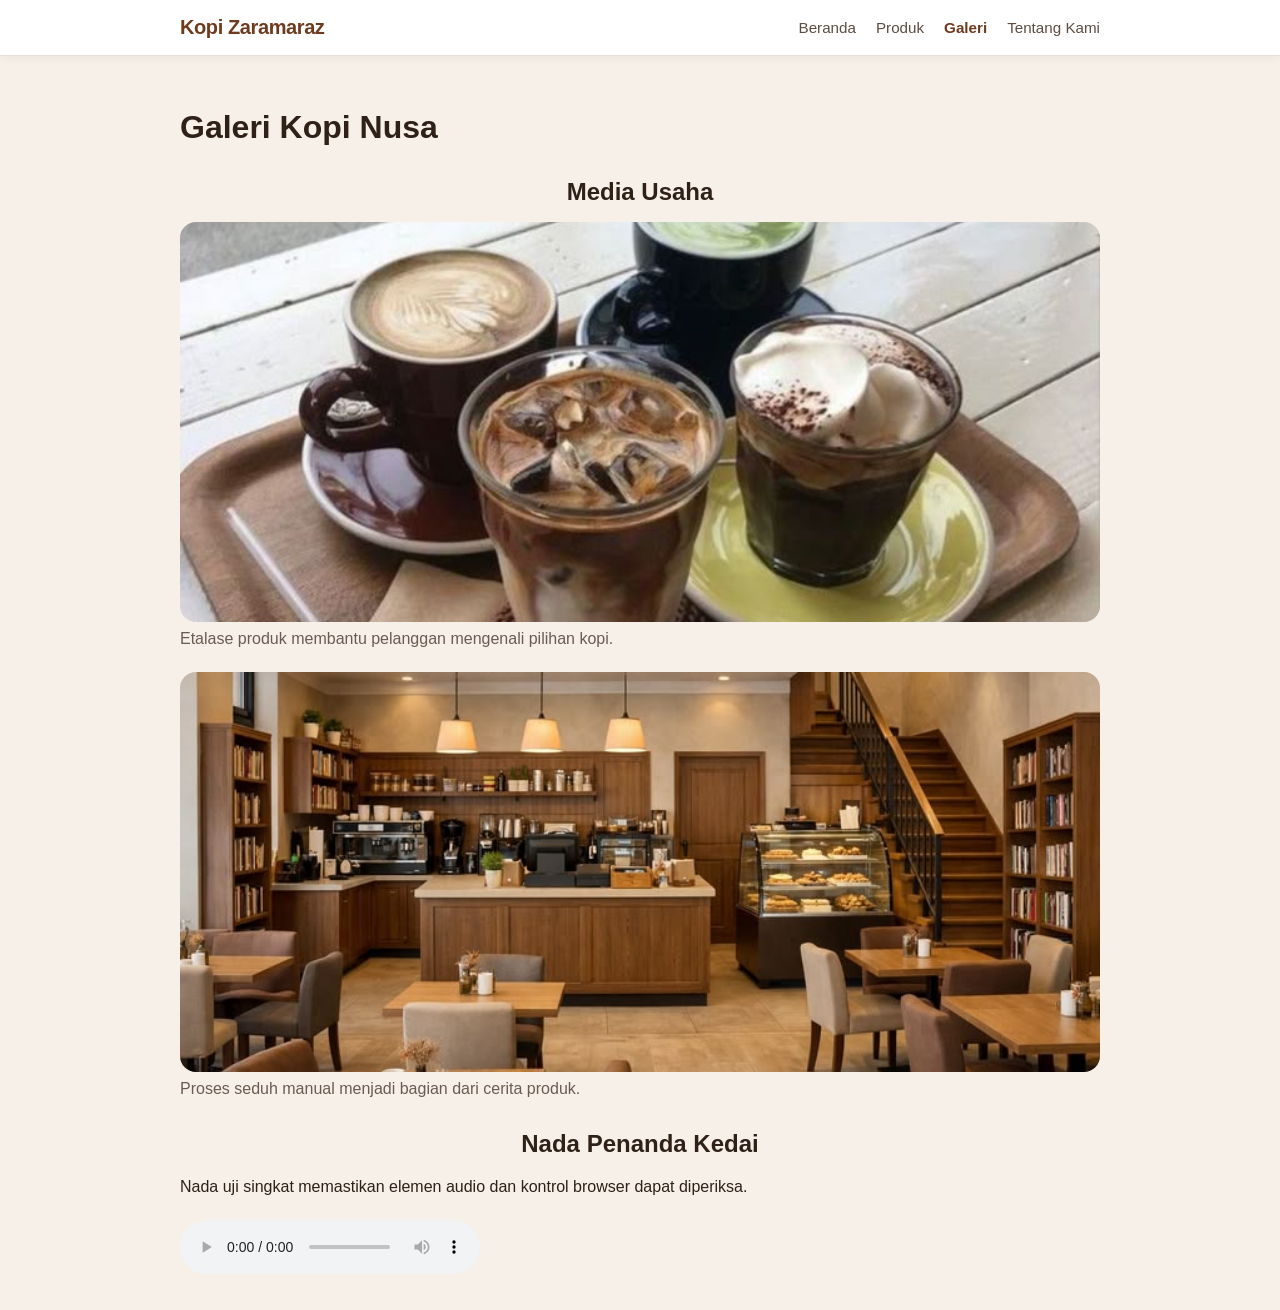
==== galeri.html @ c7ddec6a "feat: tambahan 2 nav & 2 halaman" ====
<!doctype html>
<html lang="id">
    <head>
        <meta charset="utf-8" />
        <meta name="viewport" content="width=device-width, initial-scale=1" />
        <title>Kopi Zaramaraz</title>
        <link rel="stylesheet" href="css/style.css" />
    </head>
    <body>
        <header class="navbar-header">
            <div class="navbar-container">
                <a href="#" class="brand-logo">Kopi Zaramaraz</a>
                <nav class="navbar">
                    <ul class="nav-links">
                        <li><a href="index.html">Beranda</a></li>
                        <li><a href="produk.html">Produk</a></li>
                        <li><a href="#" class="active">Galeri</a></li>
                        <li><a href="tentang.html">Tentang Kami</a></li>
                    </ul>
                </nav>
            </div>
        </header>
    </body>
    <main id="konten" class="page">
        <h1>Galeri Kopi Nusa</h1>
        <section aria-labelledby="media-title">
            <h2 id="media-title">Media Usaha</h2>
            <div class="gallery-list">
                <figure class="media-card">
                    <img src="assets/images/kopi-zaramaraz.jpg" alt="Etalase Kopi Nusa berisi kemasan kopi lokal" />
                    <figcaption>Etalase produk membantu pelanggan mengenali pilihan kopi.</figcaption>
                </figure>
                <figure class="media-card">
                    <img src="assets/images/suasana-caffe3.jpg" alt="Caffe kami mengkonsep open kitchen" />
                    <figcaption>Proses seduh manual menjadi bagian dari cerita produk.</figcaption>
                </figure>
            </div>
        </section>
        <section aria-labelledby="audio-title">
            <h2 id="audio-title">Nada Penanda Kedai</h2>
            <p id="audio-note">Nada uji singkat memastikan elemen audio dan kontrol browser dapat diperiksa.</p>
                <audio controls aria-describedby="audio-note" src="assets/audios/musik1.mp3">
                    Browser Anda tidak mendukung pemutar audio.
                </audio>
        </section>
    </main>
---- css/style.css ----
/* ==========================================================================
   1. BASE & RESET STYLES
   ========================================================================== */
body {
    margin: 0;
    color: #2f2118;
    background: #f6f0e8;
    font-family: Arial, sans-serif;
}

/* ==========================================================================
   2. LAYOUT & NAVIGATION
   ========================================================================== */
.navbar-header {
    background: #ffffff;
    border-bottom: 1px solid #e8dfd8;
    position: sticky;
    top: 0;
    z-index: 100;
    box-shadow: 0 2px 10px rgba(47, 33, 24, 0.05);
}

.navbar-container {
    max-width: 920px;
    margin: 0 auto;
    padding: 16px 20px;
    display: flex;
    justify-content: space-between;
    align-items: center;
}

.brand-logo {
    font-size: 1.25rem;
    font-weight: 700;
    color: #6f3b1f;
    text-decoration: none;
    letter-spacing: -0.02em;
}

.navbar .nav-links {
    list-style: none;
    margin: 0;
    padding: 0;
    display: flex;
    gap: 20px;
}

.navbar .nav-links a {
    text-decoration: none;
    color: #5d4d42;
    font-weight: 500;
    font-size: 0.95rem;
    transition: color 0.2s ease;
}

.navbar .nav-links a:hover,
.navbar .nav-links a.active {
    color: #6f3b1f;
    font-weight: 700;
}

.page {
    max-width: 920px;
    margin: 0 auto;
    padding: 32px 20px;
}

h4 {
    text-align: center;
    font-size: 25px;
}

.page p {
    line-height: 1.6;
    margin-bottom: 20px;
    max-width: 1390px;
    text-align: justify;
}

/* ==========================================================================
   3. HERO SECTION
   ========================================================================== */
.hero {
    padding: 36px;
    color: white;
    background: #6f3b1f;
    border-radius: 24px;
}

.eyebrow {
    margin: 0 0 8px;
    letter-spacing: 0.14em;
    text-transform: uppercase;
}

.product {
    padding-left: 1.2rem;
}

button {
    padding: 12px 18px;
    color: #2f2118;
    font-weight: 700;
    cursor: pointer;
    background: #ffd166;
    border: 0;
    border-radius: 999px;
}

/* ==========================================================================
   4. PRODUK & KARTU (PRODUCT CARD & MENU CARD)
   ========================================================================== */
.products {
    display: grid;
    grid-template-columns: repeat(auto-fit, minmax(220px, 1fr));
    gap: 16px;
    margin-top: 18px;
}

.product-card {
    display: flex;
    align-items: center;
    justify-content: space-between;
    max-width: 960px;
    background: white;
    padding: 16px 26px;
    border: 1px solid #ead8c3;
    border-radius: 20px;
    margin: 0 auto 20px auto;
    box-shadow: 0 10px 30px rgb(47 33 24 / 10%);
}

.product-info {
    flex: 1;
    padding-right: 20px;
}

.product-img {
    width: 130px;
    height: 130px;
    object-fit: cover;
    border-radius: 16px;
    flex-shrink: 0;
    margin: 0;
}

.menu-card {
    display: flex;
    align-items: center;
    background: white;
    padding: 30px;
    border-radius: 20px;
    margin-bottom: 25px;
}

.menu-text {
    flex: 1;
    max-width: 60%;
}

.menu-text h3 {
    font-size: 1.5rem;
    margin: 0 0 10px 0;
}

.menu-text p {
    font-size: 1.1rem;
    color: #555;
    margin: 0 0 15px 0;
}

.menu-text p.price {
    font-weight: bold;
    font-size: 1.2rem;
    color: black;
}

.menu-image {
    margin-left: auto;
}

.menu-image img {
    width: 150px;
    height: 150px;
    border-radius: 15px;
    object-fit: cover;
    display: block;
}

/* ==========================================================================
   5. CONTACT SECTION (HUBUNGI KAMI)
   ========================================================================== */
.contact-section {
    max-width: 920px;
    margin: 40px auto 20px auto;
    padding: 0;
    background-color: transparent;
    border-radius: 0;
    box-shadow: none;
    border-left: none;
}

.contact-section h2 {
    font-size: 1.8rem;
    font-weight: 700;
    color: #2f2118;
    margin: 0 0 16px 0;
}

.contact-section p {
    color: #2f2118;
    font-size: 1rem;
    margin-bottom: 16px;
    line-height: 1.5;
}

.contact-section ul {
    list-style: disc;
    padding-left: 20px;
    margin: 0;
    display: flex;
    flex-direction: column;
    gap: 6px;
}

.contact-section li {
    font-size: 1rem;
    color: #2f2118;
}

.contact-section a {
    color: #6f3b1f;
    text-decoration: underline;
}

/* ==========================================================================
   6. FOOTER
   ========================================================================== */
.footer {
    background-color: #2b180a;
    color: #d4a373;
    text-align: center;
    padding: 1.5rem 1rem;
    margin-top: 3rem;
    font-size: 0.85rem;
}

.footer p {
    margin: 0;
}

.site-footer {
    text-align: center;
    padding: 24px 20px;
    margin-top: 40px;
    color: #7d6b5e;
    font-size: 0.875rem;
    border-top: 1px solid #e8dfd8;
}

/* ==========================================================================
   7. UTILITIES & MISC
   ========================================================================== */
#konten section img {
    width: 100%;
    max-width: 100%;
    height: auto;
    max-height: 400px;
    object-fit: cover;
    border-radius: 16px;
    margin-top: 16px;
    display: block;
}

/* ==========================================================================
   8. ACCESSIBILITY
   ========================================================================== */
a:focus-visible,
button:focus-visible {
    outline: 3px solid #d4a373;
    outline-offset: 3px;
    border-radius: 2px;
}

.skip-link {
    position: absolute;
    top: -40px;
    left: 0;
    background: #ffd166;
    color: #2f2118;
    padding: 8px 16px;
    z-index: 1000;
    font-weight: 700;
    text-decoration: none;
    transition: top 0.2s ease;
}

.skip-link:focus {
    top: 0;
}

/* ==========================================================================
   9. MEDIA QUERIES
   ========================================================================== */
@media (max-width: 600px) {
    .navbar-container {
        flex-direction: column;
        gap: 12px;
        align-items: flex-start;
    }

    .navbar .nav-links {
        gap: 14px;
        flex-wrap: wrap;
    }
}

/* ==========================================================================
   10. GAMBAR & ELEMEN UMUM
   ========================================================================== */
img {
    width: 100%;
    max-width: 100%;
    height: auto;
    aspect-ratio: 16 / 9;
    object-fit: cover;
    border-radius: 16px;
    margin-top: 24px;
}

.crop-16-9 {
    width: 100%;
    aspect-ratio: 16 / 9;
    border-radius: 20px;
    object-fit: cover;
    overflow: hidden;
}

figure {
    margin: 0 0 24px;
}

figcaption {
    margin-top: 8px;
    color: #6b5b52;
}

table {
    width: 100%;
    max-width: 960px;
    margin: 0 auto;
    border-collapse: collapse;
}

caption {
    margin-bottom: 8px;
    font-weight: 700;
    text-align: center;
    font-size: 20px;
}

th,
td {
    padding: 10px;
    text-align: left;
    border: 1px solid #6d523b;
}

.site-footer {
    padding: 24px 20px;
    color: white;
    text-align: center;
    background: #2f2118;
}

.page h2 {
    margin-top: 32px;
    margin-bottom: 4px; 
    text-align: center;
}

caption,
.page p.subtitle {
    margin-top: 0;
    margin-bottom: 16px;
    font-weight: 700;
    text-align: center;
    color: #5d4d42;
}
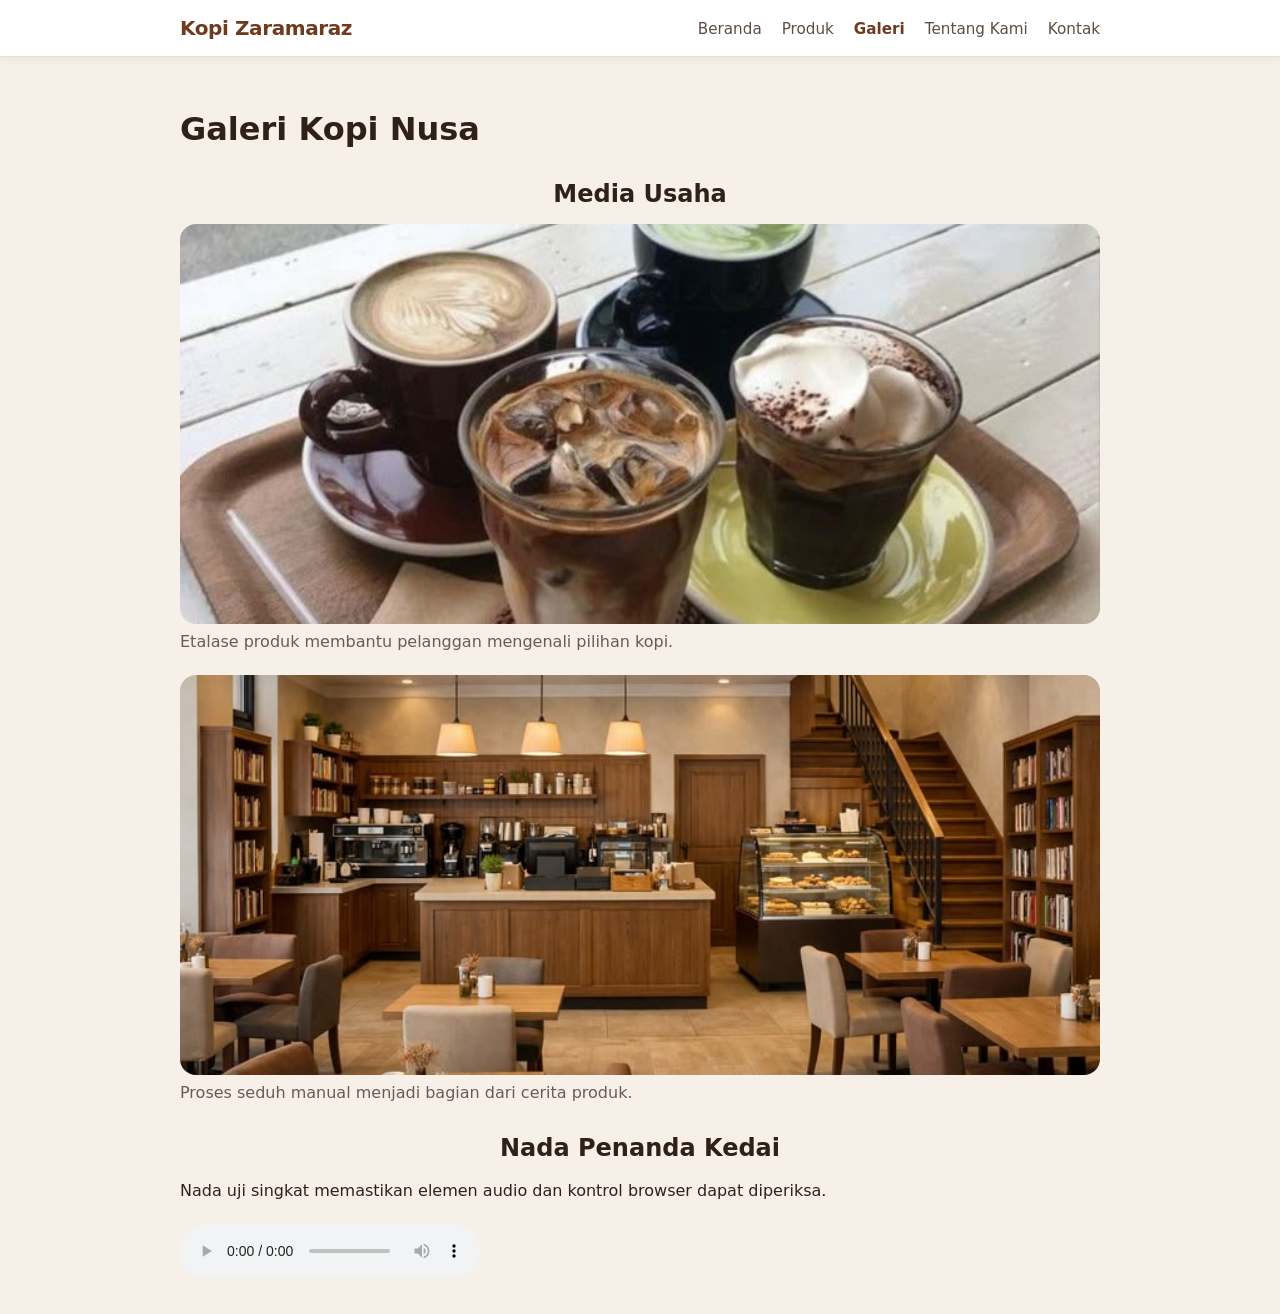
==== commit 509eae6a: "feat: tambah form kontak aksesibel dan preview" ====
--- a/galeri.html
+++ b/galeri.html
@@ -16,6 +16,7 @@
                         <li><a href="produk.html">Produk</a></li>
                         <li><a href="#" class="active">Galeri</a></li>
                         <li><a href="tentang.html">Tentang Kami</a></li>
+                        <li><a href="kontak.html">Kontak</a></li>
                     </ul>
                 </nav>
             </div>
--- a/css/style.css
+++ b/css/style.css
@@ -5,7 +5,7 @@
     margin: 0;
     color: #2f2118;
     background: #f6f0e8;
-    font-family: Arial, sans-serif;
+    font-family: system-ui, -apple-system, BlinkMacSystemFont, "Segoe UI", sans-serif;
 }
 
 /* ==========================================================================
@@ -273,7 +273,50 @@
 }
 
 /* ==========================================================================
-   8. ACCESSIBILITY
+   8. FORM & UI ELEMENTS
+   ========================================================================== */
+
+form,
+pre {
+    background: white;
+    border: 1px solid #ead8c3;
+    border-radius: 16px;
+    padding: 18px;
+}
+
+.field {
+    display: grid;
+    gap: 6px;
+    margin-bottom: 14px;
+}
+
+label,
+legend {
+    font-weight: 700;
+}
+
+input,
+select,
+textarea,
+button {
+    font: inherit;
+    padding: 10px;
+}
+
+fieldset {
+    display: grid;
+    gap: 8px;
+    margin: 0 0 14px;
+    border: 1px solid #ead8c3;
+    border-radius: 12px;
+}
+
+button {
+    cursor: pointer;
+}
+
+/* ==========================================================================
+   9. ACCESSIBILITY
    ========================================================================== */
 a:focus-visible,
 button:focus-visible {
@@ -300,7 +343,7 @@
 }
 
 /* ==========================================================================
-   9. MEDIA QUERIES
+   10. MEDIA QUERIES
    ========================================================================== */
 @media (max-width: 600px) {
     .navbar-container {
@@ -316,7 +359,7 @@
 }
 
 /* ==========================================================================
-   10. GAMBAR & ELEMEN UMUM
+   11. GAMBAR & ELEMEN UMUM
    ========================================================================== */
 img {
     width: 100%;
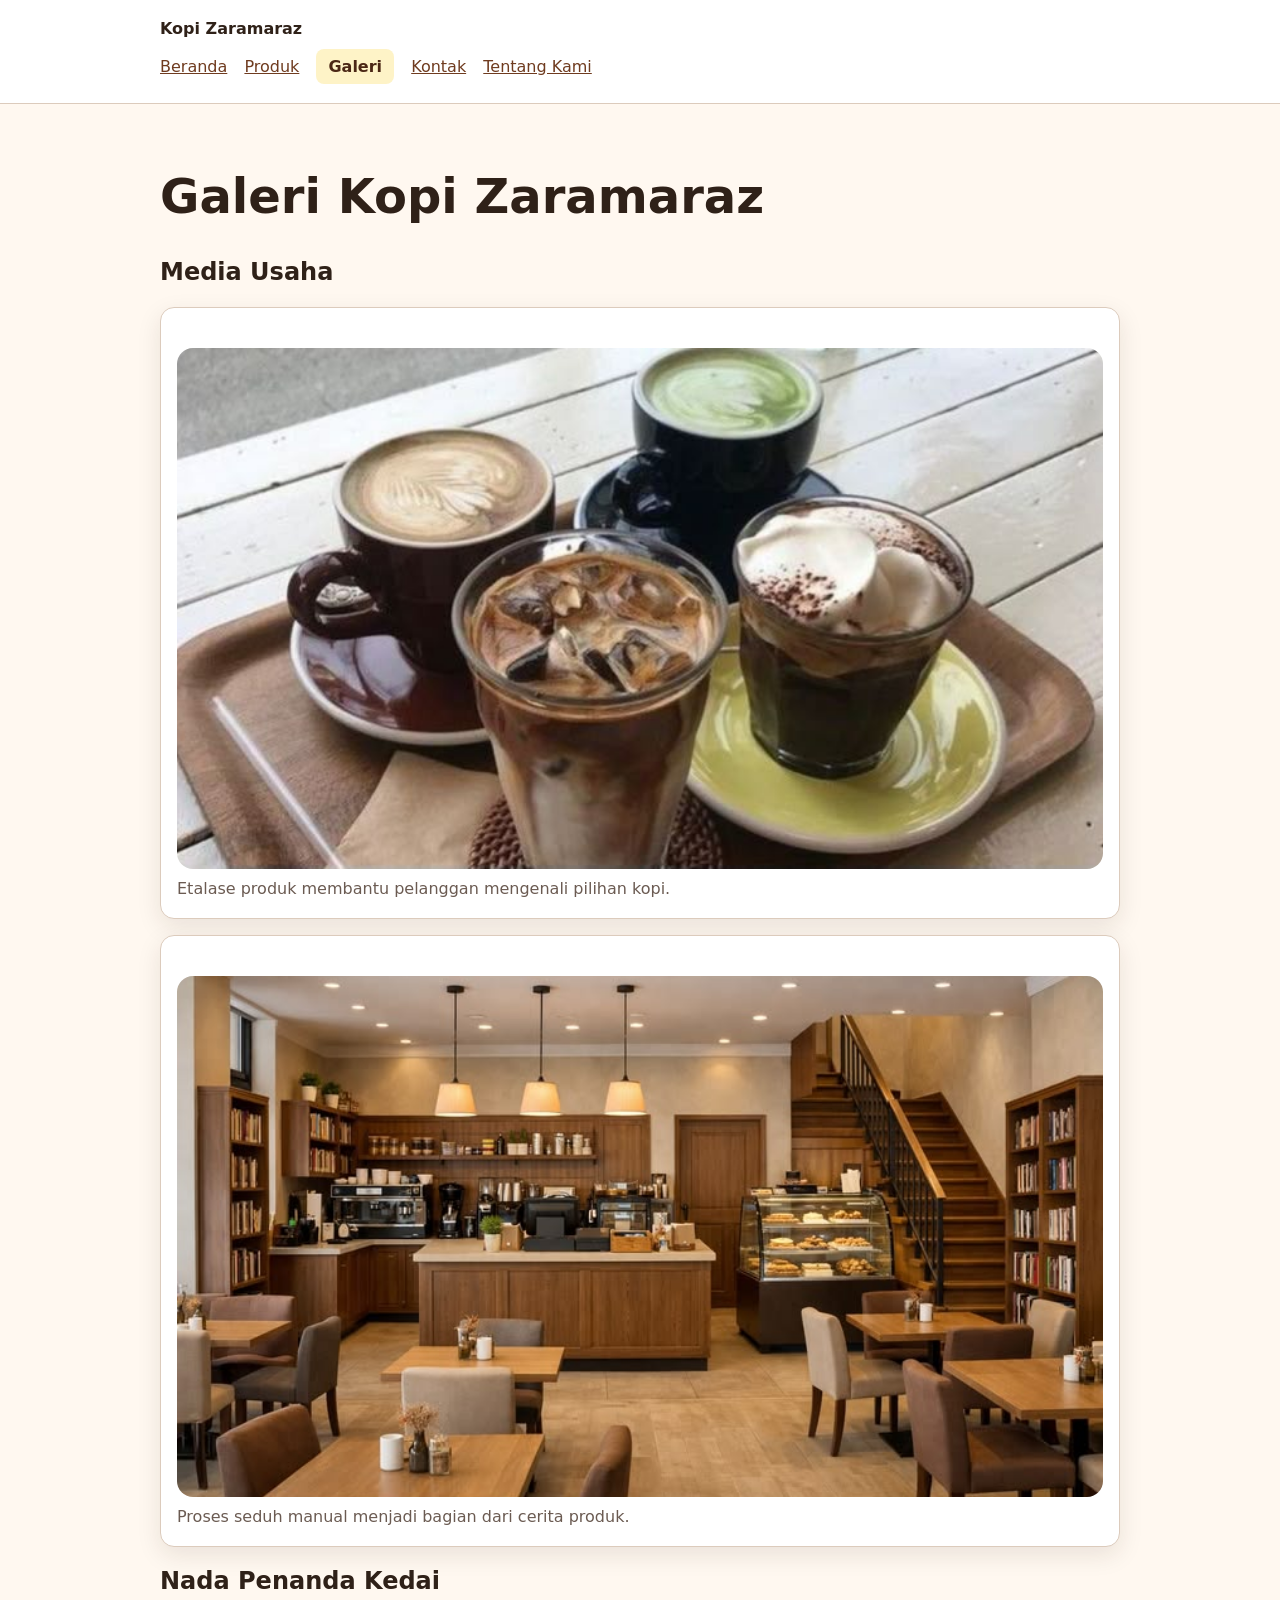
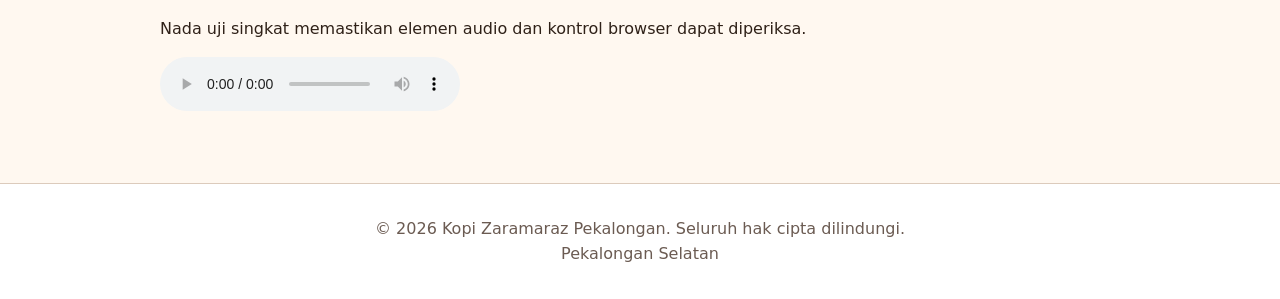
==== commit 819f0e28: "feat: bangun fondasi css dan design token" ====
--- a/galeri.html
+++ b/galeri.html
@@ -7,23 +7,22 @@
         <link rel="stylesheet" href="css/style.css" />
     </head>
     <body>
-        <header class="navbar-header">
-            <div class="navbar-container">
-                <a href="#" class="brand-logo">Kopi Zaramaraz</a>
-                <nav class="navbar">
-                    <ul class="nav-links">
-                        <li><a href="index.html">Beranda</a></li>
-                        <li><a href="produk.html">Produk</a></li>
-                        <li><a href="#" class="active">Galeri</a></li>
-                        <li><a href="tentang.html">Tentang Kami</a></li>
-                        <li><a href="kontak.html">Kontak</a></li>
-                    </ul>
-                </nav>
-            </div>
+        <a class="skip-link" href="#konten">Lewati ke konten utama</a>
+        <header class="site-header">
+            <nav class="nav" aria-label="Navigasi utama">
+                <a class="brand" href="index.html">Kopi Zaramaraz</a>
+                <ul>
+                    <li><a href="index.html">Beranda</a></li>
+                    <li><a href="produk.html">Produk</a></li>
+                    <li><a aria-current="page" href="galeri.html">Galeri</a></li>
+                    <li><a href="kontak.html">Kontak</a></li>
+                    <li><a href="tentang.html">Tentang Kami</a></li>
+                </ul>
+            </nav>
         </header>
     </body>
     <main id="konten" class="page">
-        <h1>Galeri Kopi Nusa</h1>
+        <h1>Galeri Kopi Zaramaraz</h1>
         <section aria-labelledby="media-title">
             <h2 id="media-title">Media Usaha</h2>
             <div class="gallery-list">
@@ -45,3 +44,8 @@
                 </audio>
         </section>
     </main>
+
+    <footer class="site-footer">
+        <p>&copy; 2026 Kopi Zaramaraz Pekalongan. Seluruh hak cipta dilindungi.<br>Pekalongan Selatan</p>
+    </footer>
+</html>
--- a/css/style.css
+++ b/css/style.css
@@ -1,367 +1,101 @@
-/* ==========================================================================
-   1. BASE & RESET STYLES
-   ========================================================================== */
+:root {
+  --color-primary: #6f3b1f;
+  --color-primary-strong: #4b2715;
+  --color-text: #2f2118;
+  --color-muted: #6b5b52;
+  --color-surface: #ffffff;
+  --color-surface-soft: #fff8f0;
+  --color-border: #dccbbc;
+  --color-focus: #1d4ed8;
+  --space-1: 0.5rem;
+  --space-2: 0.75rem;
+  --space-3: 1rem;
+  --space-4: 1.5rem;
+  --space-5: 2rem;
+  --radius-sm: 0.5rem;
+  --radius-md: 0.875rem;
+  --shadow-card: 0 0.5rem 1.5rem rgb(47 33 24 / 0.1);
+}
+
+*,
+*::before,
+*::after {
+  box-sizing: border-box;
+}
+
+html { color-scheme: light; }
+
 body {
-    margin: 0;
-    color: #2f2118;
-    background: #f6f0e8;
-    font-family: system-ui, -apple-system, BlinkMacSystemFont, "Segoe UI", sans-serif;
-}
-
-/* ==========================================================================
-   2. LAYOUT & NAVIGATION
-   ========================================================================== */
-.navbar-header {
-    background: #ffffff;
-    border-bottom: 1px solid #e8dfd8;
-    position: sticky;
-    top: 0;
-    z-index: 100;
-    box-shadow: 0 2px 10px rgba(47, 33, 24, 0.05);
-}
-
-.navbar-container {
-    max-width: 920px;
-    margin: 0 auto;
-    padding: 16px 20px;
-    display: flex;
-    justify-content: space-between;
-    align-items: center;
-}
-
-.brand-logo {
-    font-size: 1.25rem;
-    font-weight: 700;
-    color: #6f3b1f;
-    text-decoration: none;
-    letter-spacing: -0.02em;
-}
-
-.navbar .nav-links {
-    list-style: none;
-    margin: 0;
-    padding: 0;
-    display: flex;
-    gap: 20px;
-}
-
-.navbar .nav-links a {
-    text-decoration: none;
-    color: #5d4d42;
-    font-weight: 500;
-    font-size: 0.95rem;
-    transition: color 0.2s ease;
-}
-
-.navbar .nav-links a:hover,
-.navbar .nav-links a.active {
-    color: #6f3b1f;
-    font-weight: 700;
-}
-
-.page {
-    max-width: 920px;
-    margin: 0 auto;
-    padding: 32px 20px;
-}
-
-h4 {
-    text-align: center;
-    font-size: 25px;
-}
-
-.page p {
-    line-height: 1.6;
-    margin-bottom: 20px;
-    max-width: 1390px;
-    text-align: justify;
-}
-
-/* ==========================================================================
-   3. HERO SECTION
-   ========================================================================== */
+  margin: 0;
+  color: var(--color-text);
+  background: var(--color-surface-soft);
+  font-family: system-ui, -apple-system, BlinkMacSystemFont, "Segoe UI", sans-serif;
+  font-size: 1rem;
+  line-height: 1.6;
+}
+
+img { max-width: 100%; height: auto; }
+a { color: var(--color-primary); }
+a:hover { color: var(--color-primary-strong); }
+:focus-visible { outline: 3px solid var(--color-focus); outline-offset: 3px; }
+
+.skip-link {
+  position: absolute;
+  top: -5rem;
+  left: var(--space-3);
+  padding: var(--space-2) var(--space-3);
+  color: var(--color-surface);
+  background: var(--color-text);
+}
+.skip-link:focus { top: var(--space-3); }
+
+.site-header,
+.site-footer {
+  padding: var(--space-3) var(--space-4);
+  background: var(--color-surface);
+  border-bottom: 1px solid var(--color-border);
+}
+.site-footer {
+  display: flex;
+  flex-direction: column;
+  align-items: center;
+  justify-content: center;
+  width: 100%;
+  margin-top: var(--space-5);
+  color: var(--color-muted);
+  text-align: center;
+  border-top: 1px solid var(--color-border);
+  border-bottom: 0;
+}
+.nav,
+.page { width: min(100% - 2rem, 60rem); margin-inline: auto; }
+.brand {
+  display: inline-block;
+  margin-bottom: var(--space-2);
+  color: var(--color-text);
+  font-weight: 800;
+  text-decoration: none;
+}
+.nav ul { padding: 0; margin: 0; list-style: none; }
+.nav li { display: inline-block; margin: 0 var(--space-2) var(--space-1) 0; }
+.nav a[aria-current="page"] {
+  padding: var(--space-1) var(--space-2);
+  color: var(--color-primary-strong);
+  font-weight: 700;
+  text-decoration: none;
+  background: #fef3c7;
+  border-radius: var(--radius-sm);
+}
+.page { padding-block: var(--space-5); }
+
 .hero {
-    padding: 36px;
-    color: white;
-    background: #6f3b1f;
-    border-radius: 24px;
-}
-
-.eyebrow {
-    margin: 0 0 8px;
-    letter-spacing: 0.14em;
-    text-transform: uppercase;
-}
-
-.product {
-    padding-left: 1.2rem;
-}
-
-button {
-    padding: 12px 18px;
-    color: #2f2118;
-    font-weight: 700;
-    cursor: pointer;
-    background: #ffd166;
-    border: 0;
-    border-radius: 999px;
-}
-
-/* ==========================================================================
-   4. PRODUK & KARTU (PRODUCT CARD & MENU CARD)
-   ========================================================================== */
-.products {
-    display: grid;
-    grid-template-columns: repeat(auto-fit, minmax(220px, 1fr));
-    gap: 16px;
-    margin-top: 18px;
-}
-
-.product-card {
-    display: flex;
-    align-items: center;
-    justify-content: space-between;
-    max-width: 960px;
-    background: white;
-    padding: 16px 26px;
-    border: 1px solid #ead8c3;
-    border-radius: 20px;
-    margin: 0 auto 20px auto;
-    box-shadow: 0 10px 30px rgb(47 33 24 / 10%);
-}
-
-.product-info {
-    flex: 1;
-    padding-right: 20px;
-}
-
-.product-img {
-    width: 130px;
-    height: 130px;
-    object-fit: cover;
-    border-radius: 16px;
-    flex-shrink: 0;
-    margin: 0;
-}
-
-.menu-card {
-    display: flex;
-    align-items: center;
-    background: white;
-    padding: 30px;
-    border-radius: 20px;
-    margin-bottom: 25px;
-}
-
-.menu-text {
-    flex: 1;
-    max-width: 60%;
-}
-
-.menu-text h3 {
-    font-size: 1.5rem;
-    margin: 0 0 10px 0;
-}
-
-.menu-text p {
-    font-size: 1.1rem;
-    color: #555;
-    margin: 0 0 15px 0;
-}
-
-.menu-text p.price {
-    font-weight: bold;
-    font-size: 1.2rem;
-    color: black;
-}
-
-.menu-image {
-    margin-left: auto;
-}
-
-.menu-image img {
-    width: 150px;
-    height: 150px;
-    border-radius: 15px;
-    object-fit: cover;
-    display: block;
-}
-
-/* ==========================================================================
-   5. CONTACT SECTION (HUBUNGI KAMI)
-   ========================================================================== */
-.contact-section {
-    max-width: 920px;
-    margin: 40px auto 20px auto;
-    padding: 0;
-    background-color: transparent;
-    border-radius: 0;
-    box-shadow: none;
-    border-left: none;
-}
-
-.contact-section h2 {
-    font-size: 1.8rem;
-    font-weight: 700;
-    color: #2f2118;
-    margin: 0 0 16px 0;
-}
-
-.contact-section p {
-    color: #2f2118;
-    font-size: 1rem;
-    margin-bottom: 16px;
-    line-height: 1.5;
-}
-
-.contact-section ul {
-    list-style: disc;
-    padding-left: 20px;
-    margin: 0;
-    display: flex;
-    flex-direction: column;
-    gap: 6px;
-}
-
-.contact-section li {
-    font-size: 1rem;
-    color: #2f2118;
-}
-
-.contact-section a {
-    color: #6f3b1f;
-    text-decoration: underline;
-}
-
-/* ==========================================================================
-   6. FOOTER
-   ========================================================================== */
-.footer {
-    background-color: #2b180a;
-    color: #d4a373;
-    text-align: center;
-    padding: 1.5rem 1rem;
-    margin-top: 3rem;
-    font-size: 0.85rem;
-}
-
-.footer p {
-    margin: 0;
-}
-
-.site-footer {
-    text-align: center;
-    padding: 24px 20px;
-    margin-top: 40px;
-    color: #7d6b5e;
-    font-size: 0.875rem;
-    border-top: 1px solid #e8dfd8;
-}
-
-/* ==========================================================================
-   7. UTILITIES & MISC
-   ========================================================================== */
-#konten section img {
-    width: 100%;
-    max-width: 100%;
-    height: auto;
-    max-height: 400px;
-    object-fit: cover;
-    border-radius: 16px;
-    margin-top: 16px;
-    display: block;
-}
-
-/* ==========================================================================
-   8. FORM & UI ELEMENTS
-   ========================================================================== */
-
-form,
-pre {
-    background: white;
-    border: 1px solid #ead8c3;
-    border-radius: 16px;
-    padding: 18px;
-}
-
-.field {
-    display: grid;
-    gap: 6px;
-    margin-bottom: 14px;
-}
-
-label,
-legend {
-    font-weight: 700;
-}
-
-input,
-select,
-textarea,
-button {
-    font: inherit;
-    padding: 10px;
-}
-
-fieldset {
-    display: grid;
-    gap: 8px;
-    margin: 0 0 14px;
-    border: 1px solid #ead8c3;
-    border-radius: 12px;
-}
-
-button {
-    cursor: pointer;
-}
-
-/* ==========================================================================
-   9. ACCESSIBILITY
-   ========================================================================== */
-a:focus-visible,
-button:focus-visible {
-    outline: 3px solid #d4a373;
-    outline-offset: 3px;
-    border-radius: 2px;
-}
-
-.skip-link {
-    position: absolute;
-    top: -40px;
-    left: 0;
-    background: #ffd166;
-    color: #2f2118;
-    padding: 8px 16px;
-    z-index: 1000;
-    font-weight: 700;
-    text-decoration: none;
-    transition: top 0.2s ease;
-}
-
-.skip-link:focus {
-    top: 0;
-}
-
-/* ==========================================================================
-   10. MEDIA QUERIES
-   ========================================================================== */
-@media (max-width: 600px) {
-    .navbar-container {
-        flex-direction: column;
-        gap: 12px;
-        align-items: flex-start;
-    }
-
-    .navbar .nav-links {
-        gap: 14px;
-        flex-wrap: wrap;
-    }
-}
-
-/* ==========================================================================
-   11. GAMBAR & ELEMEN UMUM
-   ========================================================================== */
-img {
+  padding: var(--space-5);
+  color: var(--color-surface);
+  background: var(--color-primary);
+  border-radius: var(--radius-md);
+}
+
+img { 
     width: 100%;
     max-width: 100%;
     height: auto;
@@ -369,64 +103,112 @@
     object-fit: cover;
     border-radius: 16px;
     margin-top: 24px;
-}
-
-.crop-16-9 {
-    width: 100%;
-    aspect-ratio: 16 / 9;
-    border-radius: 20px;
-    object-fit: cover;
-    overflow: hidden;
-}
-
-figure {
-    margin: 0 0 24px;
-}
-
-figcaption {
-    margin-top: 8px;
-    color: #6b5b52;
-}
-
-table {
-    width: 100%;
-    max-width: 960px;
-    margin: 0 auto;
-    border-collapse: collapse;
-}
-
-caption {
-    margin-bottom: 8px;
-    font-weight: 700;
-    text-align: center;
-    font-size: 20px;
-}
-
+} 
+
+h1,
+h2,
+h3 { line-height: 1.2; text-wrap: balance; }
+h1 { font-size: clamp(2rem, 6vw, 3rem); }
+p,
+li { max-width: 68ch; }
+.eyebrow { color: var(--color-primary); font-weight: 800; letter-spacing: 0.08em; text-transform: uppercase; }
+.hero .eyebrow { color: #fef3c7; }
+.price { color: var(--color-primary-strong); font-weight: 800; }
+
+.button,
+button {
+  display: inline-block;
+  padding: var(--space-2) var(--space-3);
+  color: var(--color-surface);
+  font: inherit;
+  font-weight: 700;
+  text-decoration: none;
+  cursor: pointer;
+  background: var(--color-primary);
+  border: 0;
+  border-radius: var(--radius-sm);
+}
+
+.button:hover,
+button:hover { color: var(--color-surface); background: var(--color-primary-strong); }
+.hero button { color: var(--color-text); background: #fef3c7; }
+.hero button:hover { color: var(--color-text); background: #fde68a; }
+
+.product-card,
+.media-card,
+table,
+form {
+  margin-block: var(--space-3);
+  padding: var(--space-3);
+  background: var(--color-surface);
+  border: 1px solid var(--color-border);
+  border-radius: var(--radius-md);
+  box-shadow: var(--shadow-card);
+}
+
+figure { margin-inline: 0; }
+
+figcaption,
+caption { color: var(--color-muted); }
+table { width: 100%; border-collapse: collapse; border-radius: 0; }
+caption { margin-bottom: var(--space-2); font-weight: 700; text-align: left; }
 th,
-td {
-    padding: 10px;
-    text-align: left;
-    border: 1px solid #6d523b;
-}
-
-.site-footer {
-    padding: 24px 20px;
-    color: white;
-    text-align: center;
-    background: #2f2118;
-}
-
-.page h2 {
-    margin-top: 32px;
-    margin-bottom: 4px; 
-    text-align: center;
-}
-
-caption,
-.page p.subtitle {
-    margin-top: 0;
-    margin-bottom: 16px;
-    font-weight: 700;
-    text-align: center;
-    color: #5d4d42;
-}+td { padding: var(--space-2); text-align: left; border: 1px solid var(--color-border); }
+th { background: var(--color-surface-soft); }
+
+.field { margin-bottom: var(--space-3); }
+.field label,
+legend { display: block; margin-bottom: var(--space-1); font-weight: 700; }
+.field input,
+.field select,
+.field textarea {
+  width: 100%;
+  padding: var(--space-2);
+  color: inherit;
+  font: inherit;
+  background: var(--color-surface);
+  border: 1px solid var(--color-border);
+  border-radius: var(--radius-sm);
+}
+input[type="radio"],
+input[type="checkbox"] { width: auto; }
+fieldset {
+  margin: 0 0 var(--space-3);
+  padding: var(--space-3);
+  border: 1px solid var(--color-border);
+  border-radius: var(--radius-sm);
+}
+audio { max-width: 100%; }
+#preview-form {
+  padding: var(--space-3);
+  white-space: pre-wrap;
+  background: var(--color-surface);
+  border: 1px solid var(--color-border);
+  border-radius: var(--radius-sm);
+}
+
+.product-card {
+  display: flex;
+  justify-content: space-between;
+  align-items: center;
+  padding: 24px;
+  background-color: #ffffff;
+  border-radius: 16px;
+  box-shadow: 0 4px 12px rgba(0, 0, 0, 0.05);
+}
+
+.product-info {
+  flex: 1; 
+  padding-right: 24px; 
+}
+
+.product-card img,
+.product-img {
+  width: 150px !important;       
+  height: 150px !important;      
+  max-width: 150px !important;   
+  object-fit: cover;             
+  border-radius: 16px;           
+  flex-shrink: 0;                
+}
+
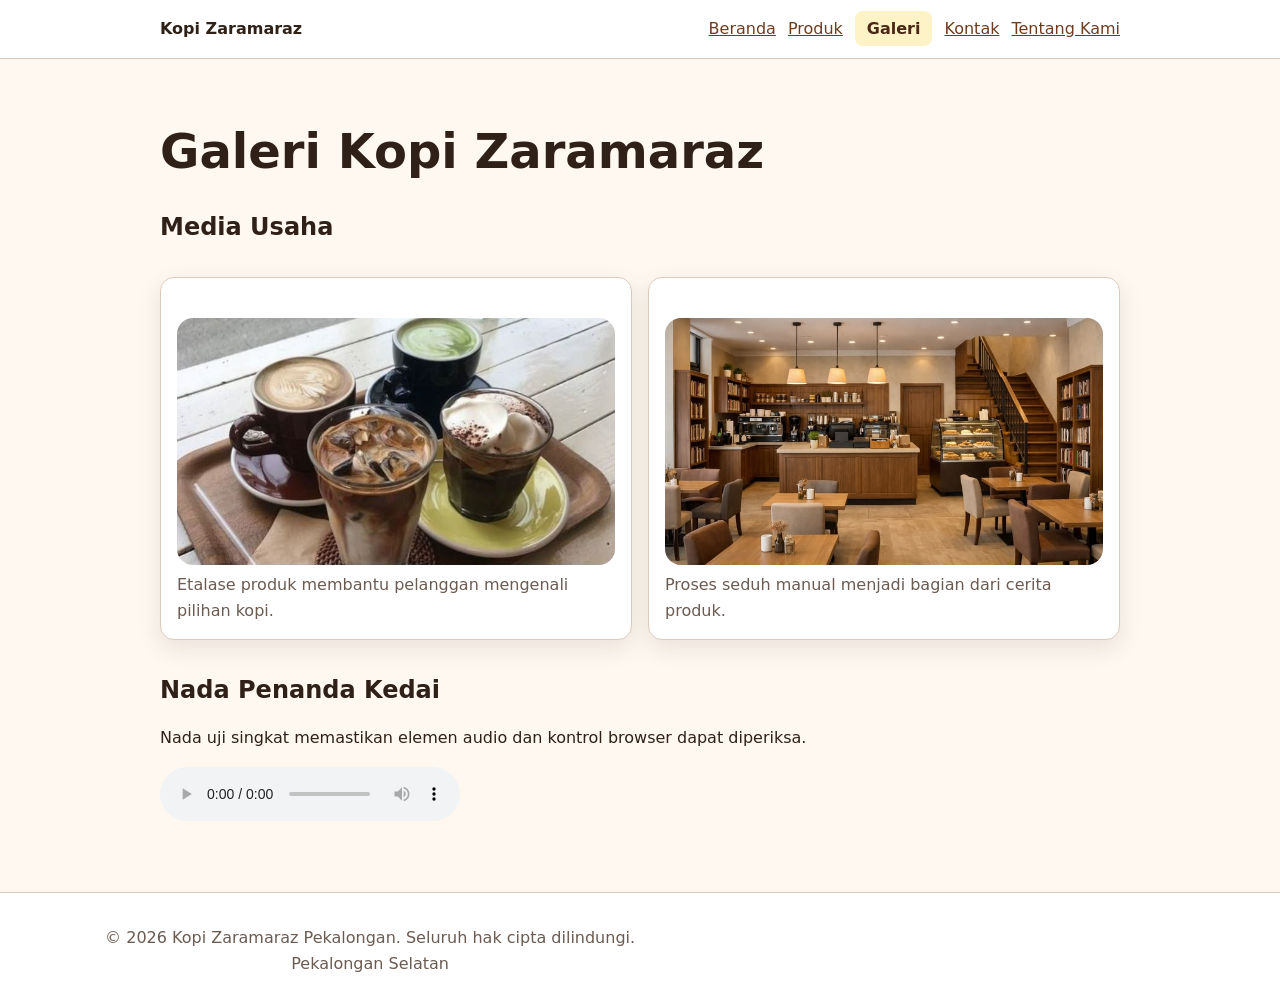
==== commit 25e8bf23: "feat: bangun layout flexbox dan grid" ====
--- a/galeri.html
+++ b/galeri.html
@@ -25,7 +25,7 @@
         <h1>Galeri Kopi Zaramaraz</h1>
         <section aria-labelledby="media-title">
             <h2 id="media-title">Media Usaha</h2>
-            <div class="gallery-list">
+            <div class="gallery-grid">
                 <figure class="media-card">
                     <img src="assets/images/kopi-zaramaraz.jpg" alt="Etalase Kopi Nusa berisi kemasan kopi lokal" />
                     <figcaption>Etalase produk membantu pelanggan mengenali pilihan kopi.</figcaption>
--- a/css/style.css
+++ b/css/style.css
@@ -56,11 +56,6 @@
   border-bottom: 1px solid var(--color-border);
 }
 .site-footer {
-  display: flex;
-  flex-direction: column;
-  align-items: center;
-  justify-content: center;
-  width: 100%;
   margin-top: var(--space-5);
   color: var(--color-muted);
   text-align: center;
@@ -204,11 +199,60 @@
 
 .product-card img,
 .product-img {
-  width: 150px !important;       
-  height: 150px !important;      
-  max-width: 150px !important;   
+  width: 150px;       
+  height: 150px;      
+  max-width: 150px;   
   object-fit: cover;             
   border-radius: 16px;           
   flex-shrink: 0;                
 }
 
+.nav {
+  display: flex;
+  gap: var(--space-3);
+  align-items: center;
+  justify-content: space-between;
+}
+.brand { margin-bottom: 0; }
+.nav ul { display: flex; gap: var(--space-2); flex-wrap: wrap; }
+.nav li { margin: 0; }
+
+.product-card { display: flex; flex-direction: column; }
+.product-list {
+    display: grid;
+    grid-template-columns: repeat(3, 1fr);
+    gap: var(--space-3);
+}
+.product-badge {
+  align-self: flex-start;
+  padding: 0.25rem var(--space-2);
+  color: var(--color-primary-strong);
+  font-size: 0.875rem;
+  font-weight: 800;
+  background: #fef3c7;
+  border-radius: 999px;
+}
+.card-actions {
+  display: flex;
+  gap: var(--space-2);
+  align-items: center;
+  flex-wrap: wrap;
+  margin-top: auto;
+}
+
+.hero {
+  display: grid;
+  grid-template-columns: 1.2fr 0.8fr;
+  gap: var(--space-3);
+  align-items: center;
+}
+.hero-image { width: 100%; border-radius: var(--radius-md); }
+
+.product-grid,
+.gallery-grid {
+  display: grid;
+  grid-template-columns: repeat(3, minmax(0, 1fr));
+  gap: var(--space-3);
+}
+.gallery-grid { grid-template-columns: repeat(2, minmax(0, 1fr)); }
+
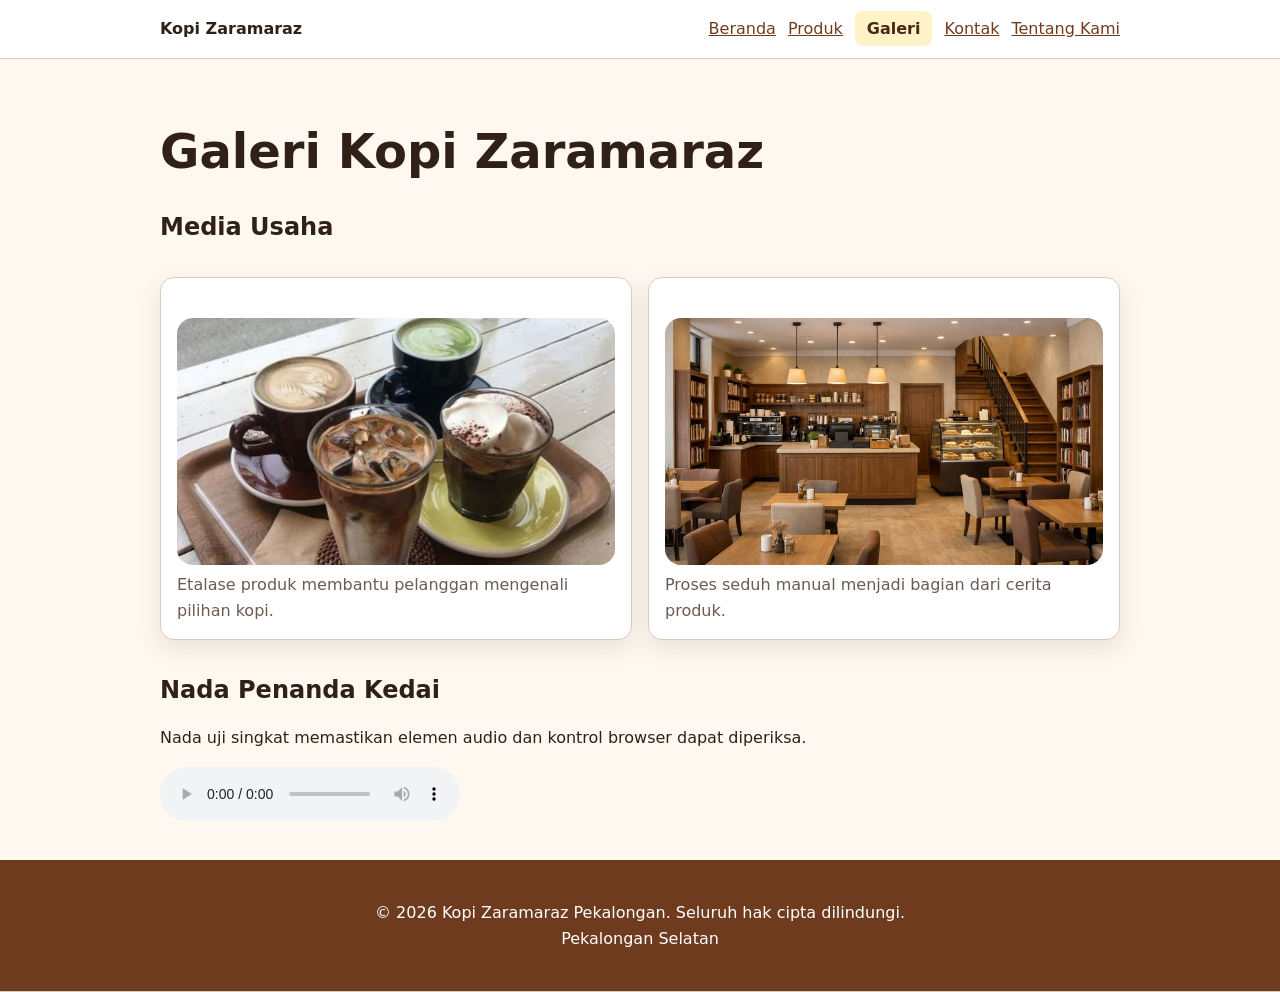
==== commit 5e268efb: "feat: terapkan responsive mobile-first" ====
--- a/galeri.html
+++ b/galeri.html
@@ -27,11 +27,11 @@
             <h2 id="media-title">Media Usaha</h2>
             <div class="gallery-grid">
                 <figure class="media-card">
-                    <img src="assets/images/kopi-zaramaraz.jpg" alt="Etalase Kopi Nusa berisi kemasan kopi lokal" />
+                    <img src="assets/images/kopi-zaramaraz.jpg" width="736" height="403" loading="lazy" alt="Etalase Kopi Nusa berisi kemasan kopi lokal" />
                     <figcaption>Etalase produk membantu pelanggan mengenali pilihan kopi.</figcaption>
                 </figure>
                 <figure class="media-card">
-                    <img src="assets/images/suasana-caffe3.jpg" alt="Caffe kami mengkonsep open kitchen" />
+                    <img src="assets/images/suasana-caffe3.jpg" width="735" height="490" loading="lazy" alt="Caffe kami mengkonsep open kitchen" />
                     <figcaption>Proses seduh manual menjadi bagian dari cerita produk.</figcaption>
                 </figure>
             </div>
--- a/css/style.css
+++ b/css/style.css
@@ -55,13 +55,9 @@
   background: var(--color-surface);
   border-bottom: 1px solid var(--color-border);
 }
-.site-footer {
-  margin-top: var(--space-5);
-  color: var(--color-muted);
-  text-align: center;
-  border-top: 1px solid var(--color-border);
-  border-bottom: 0;
-}
+.site-footer { padding: 24px 20px; color: white; text-align: center; background: #6f3b1f; }
+.site-footer p { margin-inline: auto; }
+
 .nav,
 .page { width: min(100% - 2rem, 60rem); margin-inline: auto; }
 .brand {
@@ -209,12 +205,17 @@
 
 .nav {
   display: flex;
+  flex-direction: column;
   gap: var(--space-3);
-  align-items: center;
-  justify-content: space-between;
+  align-items: flex-start;
 }
 .brand { margin-bottom: 0; }
-.nav ul { display: flex; gap: var(--space-2); flex-wrap: wrap; }
+.nav ul {
+  display: flex;
+  flex-direction: column;
+  gap: var(--space-2);
+  flex-wrap: wrap;
+}
 .nav li { margin: 0; }
 
 .product-card { display: flex; flex-direction: column; }
@@ -242,7 +243,7 @@
 
 .hero {
   display: grid;
-  grid-template-columns: 1.2fr 0.8fr;
+  grid-template-columns: 1fr;
   gap: var(--space-3);
   align-items: center;
 }
@@ -251,8 +252,26 @@
 .product-grid,
 .gallery-grid {
   display: grid;
-  grid-template-columns: repeat(3, minmax(0, 1fr));
+  grid-template-columns: 1fr; 
   gap: var(--space-3);
 }
-.gallery-grid { grid-template-columns: repeat(2, minmax(0, 1fr)); }
-
+
+.table-scroll { max-width: 100%; overflow-x: auto; }
+.table-scroll:focus-visible { outline: 3px solid var(--color-focus); outline-offset: 3px; }
+.table-scroll table { min-width: 40rem; }
+
+@media (min-width: 42rem) {
+  .nav ul { flex-direction: row; }
+  .gallery-grid { grid-template-columns: repeat(2, minmax(0, 1fr)); }
+}
+
+@media (min-width: 48rem) {
+  .hero { grid-template-columns: 1.2fr 0.8fr; }
+  .product-grid { grid-template-columns: repeat(2, minmax(0, 1fr)); }
+}
+
+@media (min-width: 60rem) {
+  .nav { flex-direction: row; align-items: center; justify-content: space-between; }
+  .product-grid { grid-template-columns: repeat(3, minmax(0, 1fr)); }
+}
+
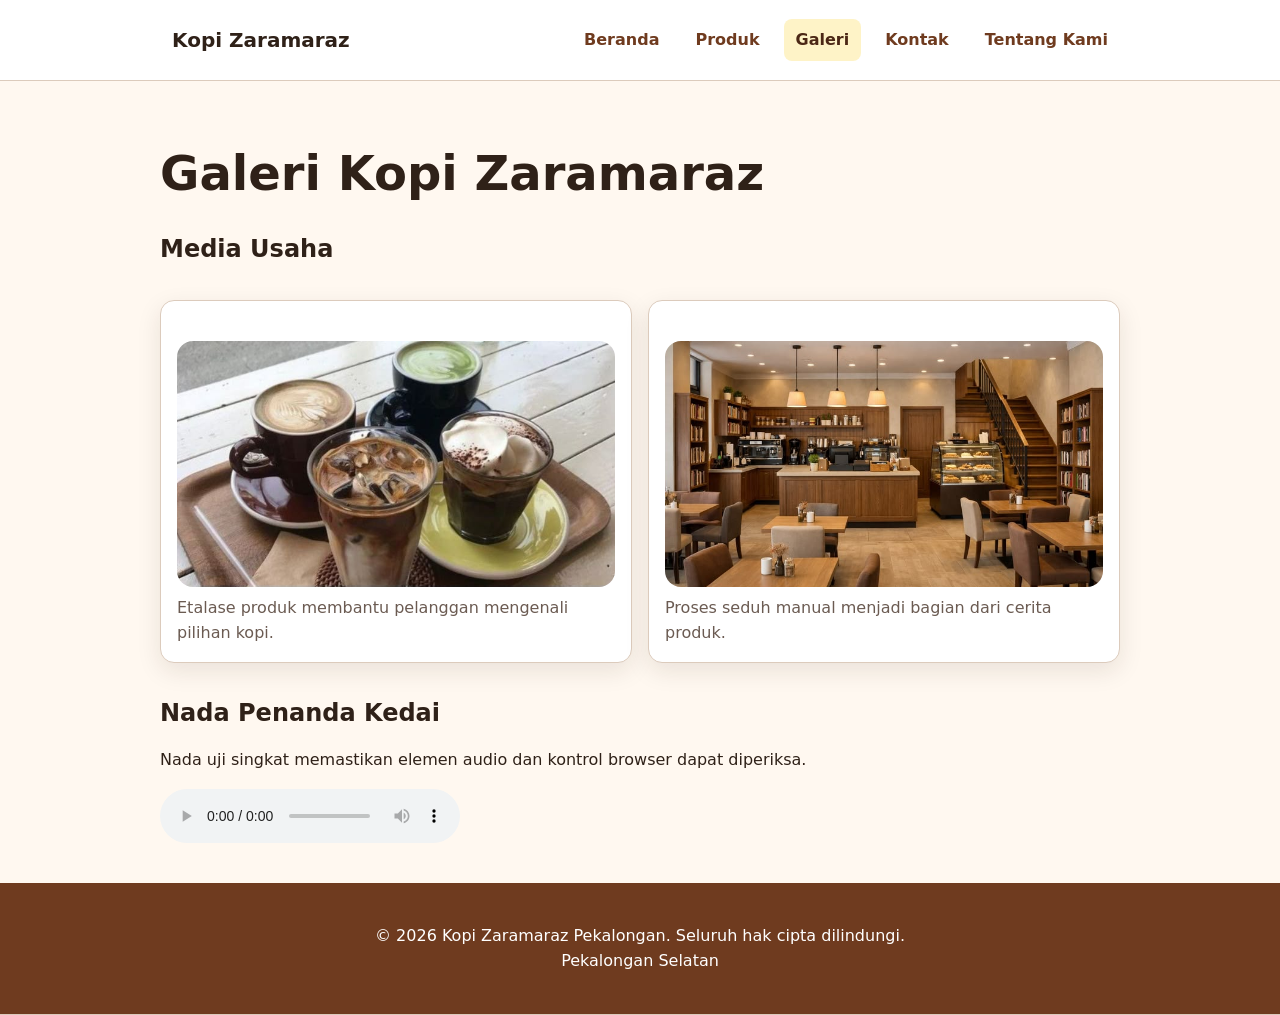
==== commit eab11bf3: "refactor katalog produk dengan function dan array methods serta menambhkan fitur humbarger navigasi" ====
--- a/galeri.html
+++ b/galeri.html
@@ -5,13 +5,21 @@
         <meta name="viewport" content="width=device-width, initial-scale=1" />
         <title>Kopi Zaramaraz</title>
         <link rel="stylesheet" href="css/style.css" />
+        <script src="js/app.js" defer></script>
     </head>
     <body>
         <a class="skip-link" href="#konten">Lewati ke konten utama</a>
         <header class="site-header">
             <nav class="nav" aria-label="Navigasi utama">
                 <a class="brand" href="index.html">Kopi Zaramaraz</a>
-                <ul>
+
+                <button class="nav-toggle" type="button" aria-expanded="false" aria-controls="nav-menu" aria-label="Buka menu navigasi">
+                    <span class="hamburger-bar"></span>
+                    <span class="hamburger-bar"></span>
+                    <span class="hamburger-bar"></span>
+                </button>
+                
+                <ul id="nav-menu">
                     <li><a href="index.html">Beranda</a></li>
                     <li><a href="produk.html">Produk</a></li>
                     <li><a aria-current="page" href="galeri.html">Galeri</a></li>
@@ -48,4 +56,5 @@
     <footer class="site-footer">
         <p>&copy; 2026 Kopi Zaramaraz Pekalongan. Seluruh hak cipta dilindungi.<br>Pekalongan Selatan</p>
     </footer>
+    <script src="js/ham.js"></script>
 </html>
--- a/css/style.css
+++ b/css/style.css
@@ -1,3 +1,4 @@
+/* 1. Variabel Global & Reset Dasar */
 :root {
   --color-primary: #6f3b1f;
   --color-primary-strong: #4b2715;
@@ -14,6 +15,7 @@
   --space-5: 2rem;
   --radius-sm: 0.5rem;
   --radius-md: 0.875rem;
+  --radius-lg: 1rem;
   --shadow-card: 0 0.5rem 1.5rem rgb(47 33 24 / 0.1);
 }
 
@@ -23,7 +25,9 @@
   box-sizing: border-box;
 }
 
-html { color-scheme: light; }
+html {
+  color-scheme: light;
+}
 
 body {
   margin: 0;
@@ -34,10 +38,35 @@
   line-height: 1.6;
 }
 
-img { max-width: 100%; height: auto; }
-a { color: var(--color-primary); }
-a:hover { color: var(--color-primary-strong); }
-:focus-visible { outline: 3px solid var(--color-focus); outline-offset: 3px; }
+/* 2. Tipografi, Tautan & Aksesibilitas */
+h1,
+h2,
+h3 {
+  line-height: 1.2;
+  text-wrap: balance;
+}
+
+h1 {
+  font-size: clamp(2rem, 6vw, 3rem);
+}
+
+p,
+li {
+  max-width: 68ch;
+}
+
+a {
+  color: var(--color-primary);
+}
+
+a:hover {
+  color: var(--color-primary-strong);
+}
+
+:focus-visible {
+  outline: 3px solid var(--color-focus);
+  outline-offset: 3px;
+}
 
 .skip-link {
   position: absolute;
@@ -47,28 +76,152 @@
   color: var(--color-surface);
   background: var(--color-text);
 }
-.skip-link:focus { top: var(--space-3); }
-
-.site-header,
-.site-footer {
+
+.skip-link:focus {
+  top: var(--space-3);
+}
+
+.eyebrow {
+  color: var(--color-primary);
+  font-weight: 800;
+  letter-spacing: 0.08em;
+  text-transform: uppercase;
+}
+
+.price {
+  color: var(--color-primary-strong);
+  font-weight: 800;
+}
+
+#produk-unggulan {
+  font-weight: 700;
+  color: var(--color-primary, #6f3b1f);
+}
+
+/* 3. Media & Gambar Umum */
+img {
+  width: 100%;
+  max-width: 100%;
+  height: auto;
+  aspect-ratio: 16 / 9;
+  object-fit: cover;
+  border-radius: 16px;
+  margin-top: 24px;
+}
+
+figure {
+  margin-inline: 0;
+}
+
+figcaption,
+caption {
+  color: var(--color-muted);
+}
+
+audio {
+  max-width: 100%;
+}
+
+/* 4. Tata Letak Utama (Layout, Header & Footer) */
+.nav,
+.page {
+  width: min(100% - 2rem, 60rem);
+  margin-inline: auto;
+}
+
+.page {
+  padding-block: var(--space-5);
+}
+
+.site-header {
   padding: var(--space-3) var(--space-4);
   background: var(--color-surface);
   border-bottom: 1px solid var(--color-border);
 }
-.site-footer { padding: 24px 20px; color: white; text-align: center; background: #6f3b1f; }
-.site-footer p { margin-inline: auto; }
-
-.nav,
-.page { width: min(100% - 2rem, 60rem); margin-inline: auto; }
+
+.site-footer {
+  padding: 24px 20px;
+  color: white;
+  text-align: center;
+  background: #6f3b1f;
+  border-bottom: 1px solid var(--color-border);
+}
+
+.site-footer p {
+  margin-inline: auto;
+}
+
+/* 5. Navigasi & Menu Hamburger */
+.nav {
+  display: flex;
+  flex-direction: row;
+  flex-wrap: wrap;
+  justify-content: space-between;
+  align-items: center;
+  gap: var(--space-3);
+}
+
 .brand {
   display: inline-block;
-  margin-bottom: var(--space-2);
+  margin-bottom: 0;
   color: var(--color-text);
+  font-size: 1.25rem;
   font-weight: 800;
   text-decoration: none;
 }
-.nav ul { padding: 0; margin: 0; list-style: none; }
-.nav li { display: inline-block; margin: 0 var(--space-2) var(--space-1) 0; }
+
+.nav-toggle {
+  display: flex;
+  flex-direction: column;
+  justify-content: center;
+  gap: 5px;
+  padding: var(--space-1);
+  background: transparent;
+  border: 1px solid var(--color-border);
+  border-radius: var(--radius-sm);
+}
+
+.nav-toggle:hover {
+  background: var(--color-surface-soft);
+}
+
+.hamburger-bar {
+  display: block;
+  width: 24px;
+  height: 3px;
+  background-color: var(--color-primary);
+  border-radius: 2px;
+  transition: transform 0.25s ease, opacity 0.25s ease;
+}
+
+.nav ul {
+  display: none;
+  flex-direction: column;
+  flex-wrap: wrap;
+  width: 100%;
+  padding: 0;
+  padding-top: var(--space-2);
+  margin: 0;
+  list-style: none;
+  border-top: 1px solid var(--color-border);
+  gap: var(--space-2);
+}
+
+.nav ul.is-open {
+  display: flex;
+}
+
+.nav li {
+  margin: 0;
+}
+
+.nav a {
+  display: block;
+  padding: var(--space-1) var(--space-2);
+  text-decoration: none;
+  font-weight: 600;
+}
+
 .nav a[aria-current="page"] {
   padding: var(--space-1) var(--space-2);
   color: var(--color-primary-strong);
@@ -77,35 +230,29 @@
   background: #fef3c7;
   border-radius: var(--radius-sm);
 }
-.page { padding-block: var(--space-5); }
-
+
+/* 6. Bagian Hero */
 .hero {
+  display: grid;
+  grid-template-columns: 1fr;
+  gap: var(--space-3);
+  align-items: center;
   padding: var(--space-5);
   color: var(--color-surface);
   background: var(--color-primary);
   border-radius: var(--radius-md);
 }
 
-img { 
-    width: 100%;
-    max-width: 100%;
-    height: auto;
-    aspect-ratio: 16 / 9;
-    object-fit: cover;
-    border-radius: 16px;
-    margin-top: 24px;
-} 
-
-h1,
-h2,
-h3 { line-height: 1.2; text-wrap: balance; }
-h1 { font-size: clamp(2rem, 6vw, 3rem); }
-p,
-li { max-width: 68ch; }
-.eyebrow { color: var(--color-primary); font-weight: 800; letter-spacing: 0.08em; text-transform: uppercase; }
-.hero .eyebrow { color: #fef3c7; }
-.price { color: var(--color-primary-strong); font-weight: 800; }
-
+.hero .eyebrow {
+  color: #fef3c7;
+}
+
+.hero-image {
+  width: 100%;
+  border-radius: var(--radius-md);
+}
+
+/* 7. Tombol (Button) */
 .button,
 button {
   display: inline-block;
@@ -121,10 +268,22 @@
 }
 
 .button:hover,
-button:hover { color: var(--color-surface); background: var(--color-primary-strong); }
-.hero button { color: var(--color-text); background: #fef3c7; }
-.hero button:hover { color: var(--color-text); background: #fde68a; }
-
+button:hover {
+  color: var(--color-surface);
+  background: var(--color-primary-strong);
+}
+
+.hero button {
+  color: var(--color-text);
+  background: #fef3c7;
+}
+
+.hero button:hover {
+  color: var(--color-text);
+  background: #fde68a;
+}
+
+/* 8. Kartu Produk & Grid Produk UMKM */
 .product-card,
 .media-card,
 table,
@@ -137,19 +296,150 @@
   box-shadow: var(--shadow-card);
 }
 
-figure { margin-inline: 0; }
-
-figcaption,
-caption { color: var(--color-muted); }
-table { width: 100%; border-collapse: collapse; border-radius: 0; }
-caption { margin-bottom: var(--space-2); font-weight: 700; text-align: left; }
+.product-list {
+  display: grid;
+  grid-template-columns: repeat(4, 1fr);
+  gap: var(--space-3);
+}
+
+.product-grid,
+.gallery-grid {
+  display: grid;
+  grid-template-columns: 1fr;
+  gap: var(--space-3);
+}
+
+.product-card {
+  display: flex;
+  flex-direction: column;
+  justify-content: space-between;
+  align-items: center;
+  padding: 24px;
+  background-color: #ffffff;
+  border-radius: 16px;
+  box-shadow: 0 4px 12px rgba(0, 0, 0, 0.05);
+}
+
+.product-info {
+  flex: 1;
+  padding-right: 24px;
+}
+
+.product-card img,
+.product-img {
+  width: 150px;
+  height: 150px;
+  max-width: 150px;
+  aspect-ratio: auto;
+  margin-top: 0;
+  object-fit: cover;
+  border-radius: 16px;
+  flex-shrink: 0;
+}
+
+.product-badge {
+  align-self: flex-start;
+  padding: 0.25rem var(--space-2);
+  color: var(--color-primary-strong);
+  font-size: 0.875rem;
+  font-weight: 800;
+  background: #fef3c7;
+  border-radius: 999px;
+}
+
+.card-actions {
+  display: flex;
+  gap: var(--space-2);
+  align-items: center;
+  flex-wrap: wrap;
+  margin-top: auto;
+}
+
+/* 9. Katalog Produk Dinamis (JavaScript) & Badge Stok */
+.js-product-grid {
+  display: grid;
+  grid-template-columns: repeat(auto-fit, minmax(14rem, 1fr));
+  gap: var(--space-4);
+}
+
+.js-product-card {
+  padding: var(--space-4);
+  border: 1px solid var(--color-border);
+  border-radius: var(--radius-lg);
+  background: var(--color-surface);
+}
+
+.stock-badge {
+  display: inline-flex;
+  margin-block-start: var(--space-2);
+  padding: 0.25rem 0.6rem;
+  border-radius: 999px;
+  font-size: 0.85rem;
+  font-weight: 700;
+  background: #dcfce7;
+  color: #166534;
+}
+
+.stock-badge.warning {
+  background: #fef3c7;
+  color: #92400e;
+}
+
+.stock-badge.empty {
+  background: #fee2e2;
+  color: #991b1b;
+}
+
+/* 10. Tabel Data */
+.table-scroll {
+  max-width: 100%;
+  overflow-x: auto;
+}
+
+.table-scroll:focus-visible {
+  outline: 3px solid var(--color-focus);
+  outline-offset: 3px;
+}
+
+.table-scroll table {
+  min-width: 40rem;
+}
+
+table {
+  width: 100%;
+  border-collapse: collapse;
+  border-radius: 0;
+}
+
+caption {
+  margin-bottom: var(--space-2);
+  font-weight: 700;
+  text-align: left;
+}
+
 th,
-td { padding: var(--space-2); text-align: left; border: 1px solid var(--color-border); }
-th { background: var(--color-surface-soft); }
-
-.field { margin-bottom: var(--space-3); }
+td {
+  padding: var(--space-2);
+  text-align: left;
+  border: 1px solid var(--color-border);
+}
+
+th {
+  background: var(--color-surface-soft);
+}
+
+/* 11. Formulir & Preview */
+.field {
+  margin-bottom: var(--space-3);
+}
+
 .field label,
-legend { display: block; margin-bottom: var(--space-1); font-weight: 700; }
+legend {
+  display: block;
+  margin-bottom: var(--space-1);
+  font-weight: 700;
+}
+
 .field input,
 .field select,
 .field textarea {
@@ -161,15 +451,19 @@
   border: 1px solid var(--color-border);
   border-radius: var(--radius-sm);
 }
+
 input[type="radio"],
-input[type="checkbox"] { width: auto; }
+input[type="checkbox"] {
+  width: auto;
+}
+
 fieldset {
   margin: 0 0 var(--space-3);
   padding: var(--space-3);
   border: 1px solid var(--color-border);
   border-radius: var(--radius-sm);
 }
-audio { max-width: 100%; }
+
 #preview-form {
   padding: var(--space-3);
   white-space: pre-wrap;
@@ -178,100 +472,113 @@
   border-radius: var(--radius-sm);
 }
 
-.product-card {
-  display: flex;
-  justify-content: space-between;
-  align-items: center;
-  padding: 24px;
-  background-color: #ffffff;
-  border-radius: 16px;
-  box-shadow: 0 4px 12px rgba(0, 0, 0, 0.05);
-}
-
-.product-info {
-  flex: 1; 
-  padding-right: 24px; 
-}
-
-.product-card img,
-.product-img {
-  width: 150px;       
-  height: 150px;      
-  max-width: 150px;   
-  object-fit: cover;             
-  border-radius: 16px;           
-  flex-shrink: 0;                
-}
-
-.nav {
-  display: flex;
-  flex-direction: column;
-  gap: var(--space-3);
-  align-items: flex-start;
-}
-.brand { margin-bottom: 0; }
-.nav ul {
-  display: flex;
-  flex-direction: column;
-  gap: var(--space-2);
-  flex-wrap: wrap;
-}
-.nav li { margin: 0; }
-
-.product-card { display: flex; flex-direction: column; }
-.product-list {
-    display: grid;
-    grid-template-columns: repeat(3, 1fr);
+/* 12. Media Queries (Tampilan Responsif) */
+@media (max-width: 25rem) {
+  .product-list {
+    grid-template-columns: minmax(0, 1fr);
     gap: var(--space-3);
-}
-.product-badge {
-  align-self: flex-start;
-  padding: 0.25rem var(--space-2);
-  color: var(--color-primary-strong);
-  font-size: 0.875rem;
-  font-weight: 800;
-  background: #fef3c7;
-  border-radius: 999px;
-}
-.card-actions {
-  display: flex;
-  gap: var(--space-2);
-  align-items: center;
-  flex-wrap: wrap;
-  margin-top: auto;
-}
-
-.hero {
-  display: grid;
-  grid-template-columns: 1fr;
-  gap: var(--space-3);
-  align-items: center;
-}
-.hero-image { width: 100%; border-radius: var(--radius-md); }
-
-.product-grid,
-.gallery-grid {
-  display: grid;
-  grid-template-columns: 1fr; 
-  gap: var(--space-3);
-}
-
-.table-scroll { max-width: 100%; overflow-x: auto; }
-.table-scroll:focus-visible { outline: 3px solid var(--color-focus); outline-offset: 3px; }
-.table-scroll table { min-width: 40rem; }
+    align-items: stretch;
+    width: 100%;
+    min-width: 0;
+  }
+
+  .product-card {
+    display: flex;
+    flex-direction: column;
+    align-items: stretch;
+    justify-content: flex-start;
+    gap: var(--space-2);
+    width: 100%;
+    min-width: 0;
+    margin-block: 0;
+    padding: var(--space-3);
+  }
+
+  .product-info {
+    flex: 1;
+    width: 100%;
+    min-width: 0;
+    padding-right: 0;
+    overflow-wrap: break-word;
+  }
+
+  .product-card img,
+  .product-card .product-img {
+    display: block;
+    width: 100%;
+    max-width: 100%;
+    height: auto;
+    aspect-ratio: 1 / 1;
+    object-fit: contain;
+    margin-top: var(--space-2);
+    border-radius: var(--radius-md);
+    flex-shrink: 1;
+  }
+}
+
+@media (min-width: 401px) and (max-width: 767px) {
+  .product-list {
+    grid-template-columns: repeat(2, minmax(0, 1fr));
+    gap: var(--space-3);
+    width: 100%;
+  }
+
+  .product-card {
+    width: 100%;
+    min-width: 0;
+  }
+}
 
 @media (min-width: 42rem) {
-  .nav ul { flex-direction: row; }
-  .gallery-grid { grid-template-columns: repeat(2, minmax(0, 1fr)); }
+  .nav-toggle {
+    display: none;
+  }
+
+  .nav ul {
+    display: flex;
+    flex-direction: row;
+    width: auto;
+    padding-top: 0;
+    border-top: none;
+    align-items: center;
+  }
+
+  .gallery-grid {
+    grid-template-columns: repeat(2, minmax(0, 1fr));
+  }
 }
 
 @media (min-width: 48rem) {
-  .hero { grid-template-columns: 1.2fr 0.8fr; }
-  .product-grid { grid-template-columns: repeat(2, minmax(0, 1fr)); }
+  .hero {
+    grid-template-columns: 1.2fr 0.8fr;
+  }
+
+  .product-grid {
+    grid-template-columns: repeat(2, minmax(0, 1fr));
+  }
 }
 
 @media (min-width: 60rem) {
-  .nav { flex-direction: row; align-items: center; justify-content: space-between; }
-  .product-grid { grid-template-columns: repeat(3, minmax(0, 1fr)); }
-}
-
+  .nav {
+    flex-direction: row;
+    align-items: center;
+    justify-content: space-between;
+  }
+
+  .product-grid {
+    grid-template-columns: repeat(3, minmax(0, 1fr));
+  }
+}
+
+@media (min-width: 768px) {
+  .product-list {
+    grid-template-columns: repeat(4, minmax(0, 1fr));
+    gap: var(--space-3);
+    width: 100%;
+  }
+
+  .product-card {
+    width: 100%;
+    min-width: 0;
+  }
+}
